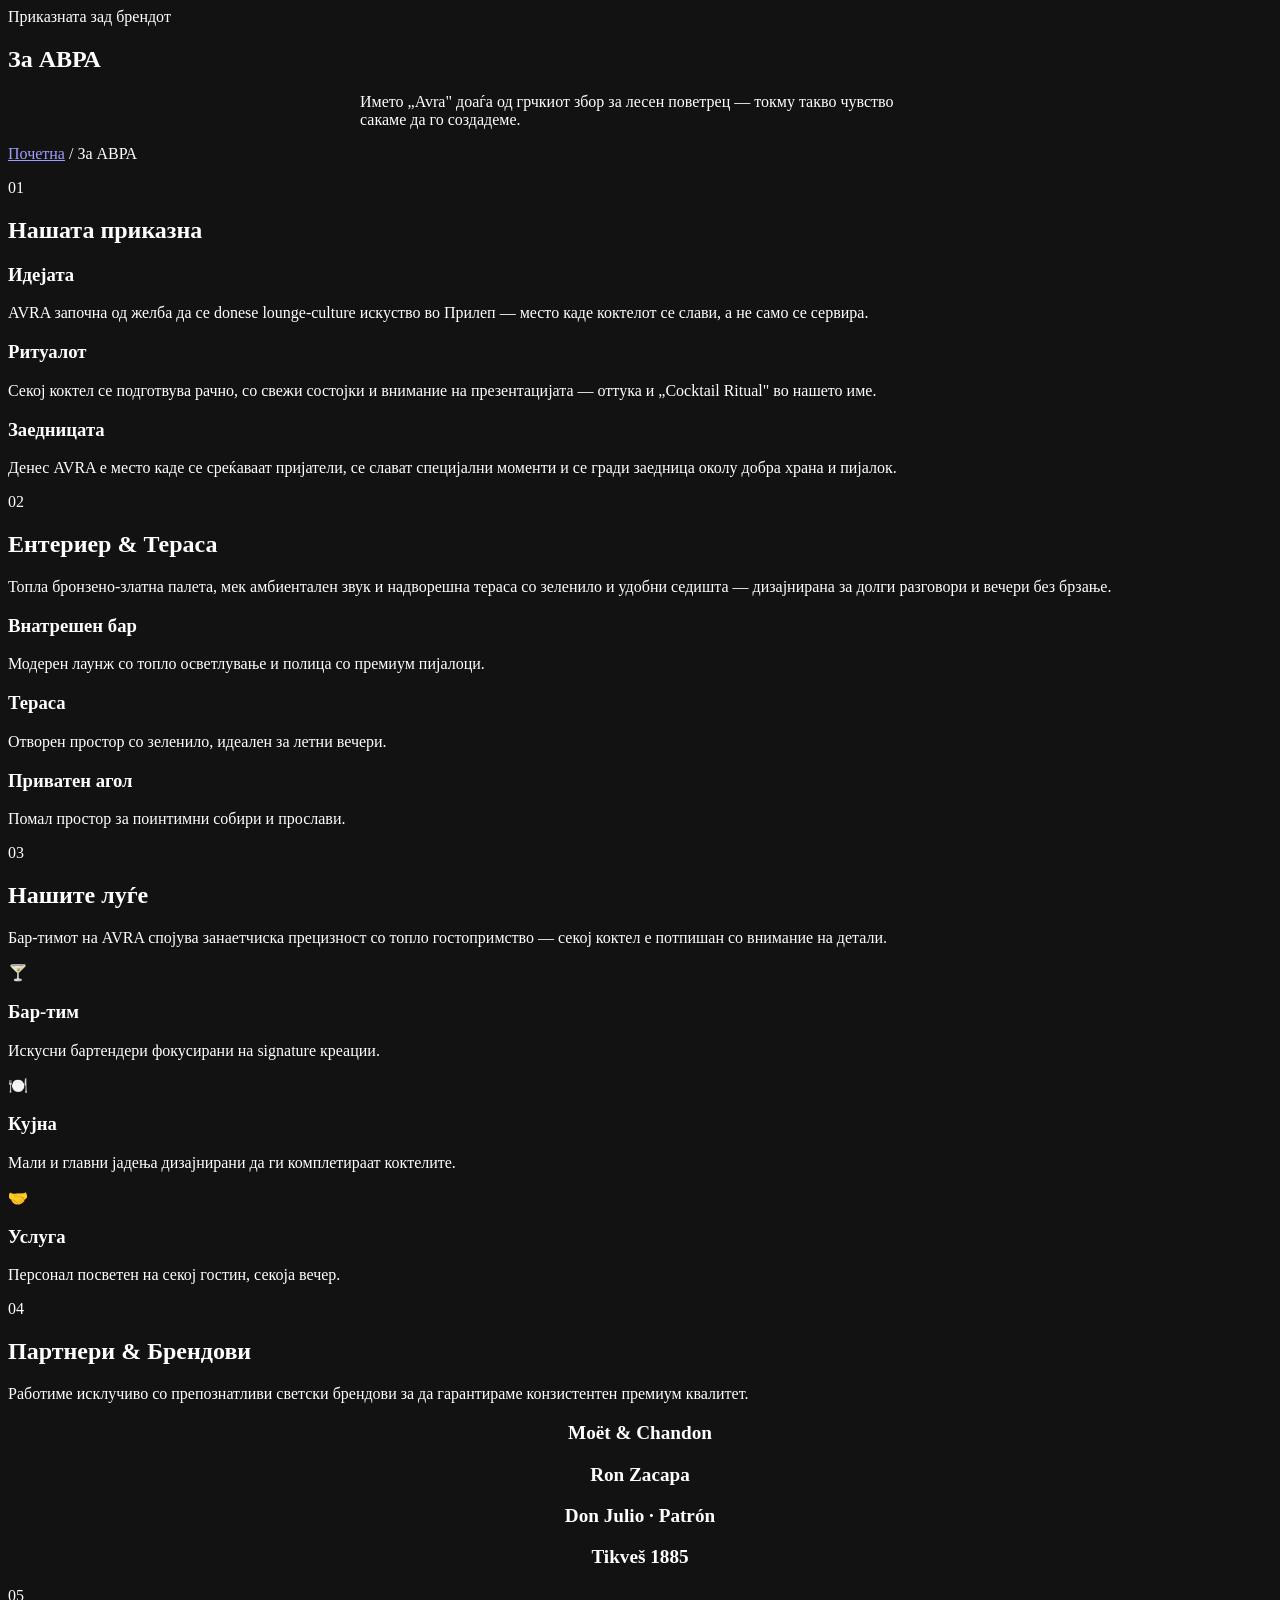
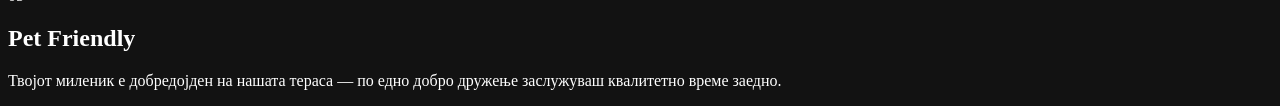
==== about.html @ 9bc7fd41 "Add files via upload" ====
<!DOCTYPE html>
<html lang="mk">
<head>
<meta charset="UTF-8">
<meta name="viewport" content="width=device-width, initial-scale=1.0">
<meta name="color-scheme" content="dark">
<title>За АВРА — AVRA Lounge &amp; Cocktail Ritual</title>
<link rel="stylesheet" href="css/style.css">
</head>
<body>

<div id="site-header"></div>

<section class="page-hero">
  <div class="container">
    <span class="eyebrow">Приказната зад брендот</span>
    <h1>За АВРА</h1>
    <p class="lead" style="max-width:560px;margin:0 auto;">Името „Avra" доаѓа од грчкиот збор за лесен поветрец — токму таквo чувство сакаме да го создадеме.</p>
    <p class="page-crumb"><a href="index.html">Почетна</a> / За АВРА</p>
  </div>
</section>

<section>
  <div class="container">
    <div class="menu-anchor-block" id="prikazna">
      <span class="tag">01</span>
      <h2>Нашата приказна</h2>
      <div class="timeline">
        <div class="t-item reveal"><h3>Идејата</h3><p>AVRA започна од желба да се donese lounge-culture искуство во Прилеп — место каде коктелот се слави, а не само се сервира.</p></div>
        <div class="t-item reveal"><h3>Ритуалот</h3><p>Секој коктел се подготвува рачно, со свежи состојки и внимание на презентацијата — оттука и „Cocktail Ritual" во нашето име.</p></div>
        <div class="t-item reveal"><h3>Заедницата</h3><p>Денес AVRA е место каде се среќаваат пријатели, се слават специјални моменти и се гради заедница околу добра храна и пијалок.</p></div>
      </div>
    </div>

    <div class="menu-anchor-block" id="enterier">
      <span class="tag">02</span>
      <h2>Ентериер &amp; Тераса</h2>
      <p class="lead">Топла бронзено-златна палета, мек амбиентален звук и надворешна тераса со зеленило и удобни седишта — дизајнирана за долги разговори и вечери без брзање.</p>
      <div class="grid grid-3">
        <div class="card reveal"><h3>Внатрешен бар</h3><p>Модерен лаунж со топло осветлување и полица со премиум пијалоци.</p></div>
        <div class="card reveal"><h3>Тераса</h3><p>Отворен простор со зеленило, идеален за летни вечери.</p></div>
        <div class="card reveal"><h3>Приватен агол</h3><p>Помал простор за поинтимни собири и прослави.</p></div>
      </div>
    </div>

    <div class="menu-anchor-block" id="lugje">
      <span class="tag">03</span>
      <h2>Нашите луѓе</h2>
      <p class="lead">Бар-тимот на AVRA спојува занаетчиска прецизност со топло гостопримство — секој коктел е потпишан со внимание на детали.</p>
      <div class="grid grid-3">
        <div class="card reveal"><div class="icon-tile">🍸</div><h3>Бар-тим</h3><p>Искусни бартендери фокусирани на signature креации.</p></div>
        <div class="card reveal"><div class="icon-tile">🍽️</div><h3>Кујна</h3><p>Мали и главни јадења дизајнирани да ги комплетираат коктелите.</p></div>
        <div class="card reveal"><div class="icon-tile">🤝</div><h3>Услуга</h3><p>Персонал посветен на секој гостин, секоја вечер.</p></div>
      </div>
    </div>

    <div class="menu-anchor-block" id="partneri">
      <span class="tag">04</span>
      <h2>Партнери &amp; Брендови</h2>
      <p class="lead">Работиме исклучиво со препознатливи светски брендови за да гарантираме конзистентен премиум квалитет.</p>
      <div class="grid grid-4" style="text-align:center;">
        <div class="card reveal"><h3 style="font-size:1.2rem;">Moët &amp; Chandon</h3></div>
        <div class="card reveal"><h3 style="font-size:1.2rem;">Ron Zacapa</h3></div>
        <div class="card reveal"><h3 style="font-size:1.2rem;">Don Julio · Patrón</h3></div>
        <div class="card reveal"><h3 style="font-size:1.2rem;">Tikveš 1885</h3></div>
      </div>
    </div>

    <div class="menu-anchor-block" id="pet-friendly">
      <span class="tag">05</span>
      <h2>Pet Friendly</h2>
      <p class="lead">Твојот миленик е добредојден на нашата тераса — по едно добро дружење заслужуваш квалитетно време заедно.</p>
    </div>
  </div>
</section>

<div id="site-footer"></div>
<script src="js/layout.js"></script>
</body>
</html>
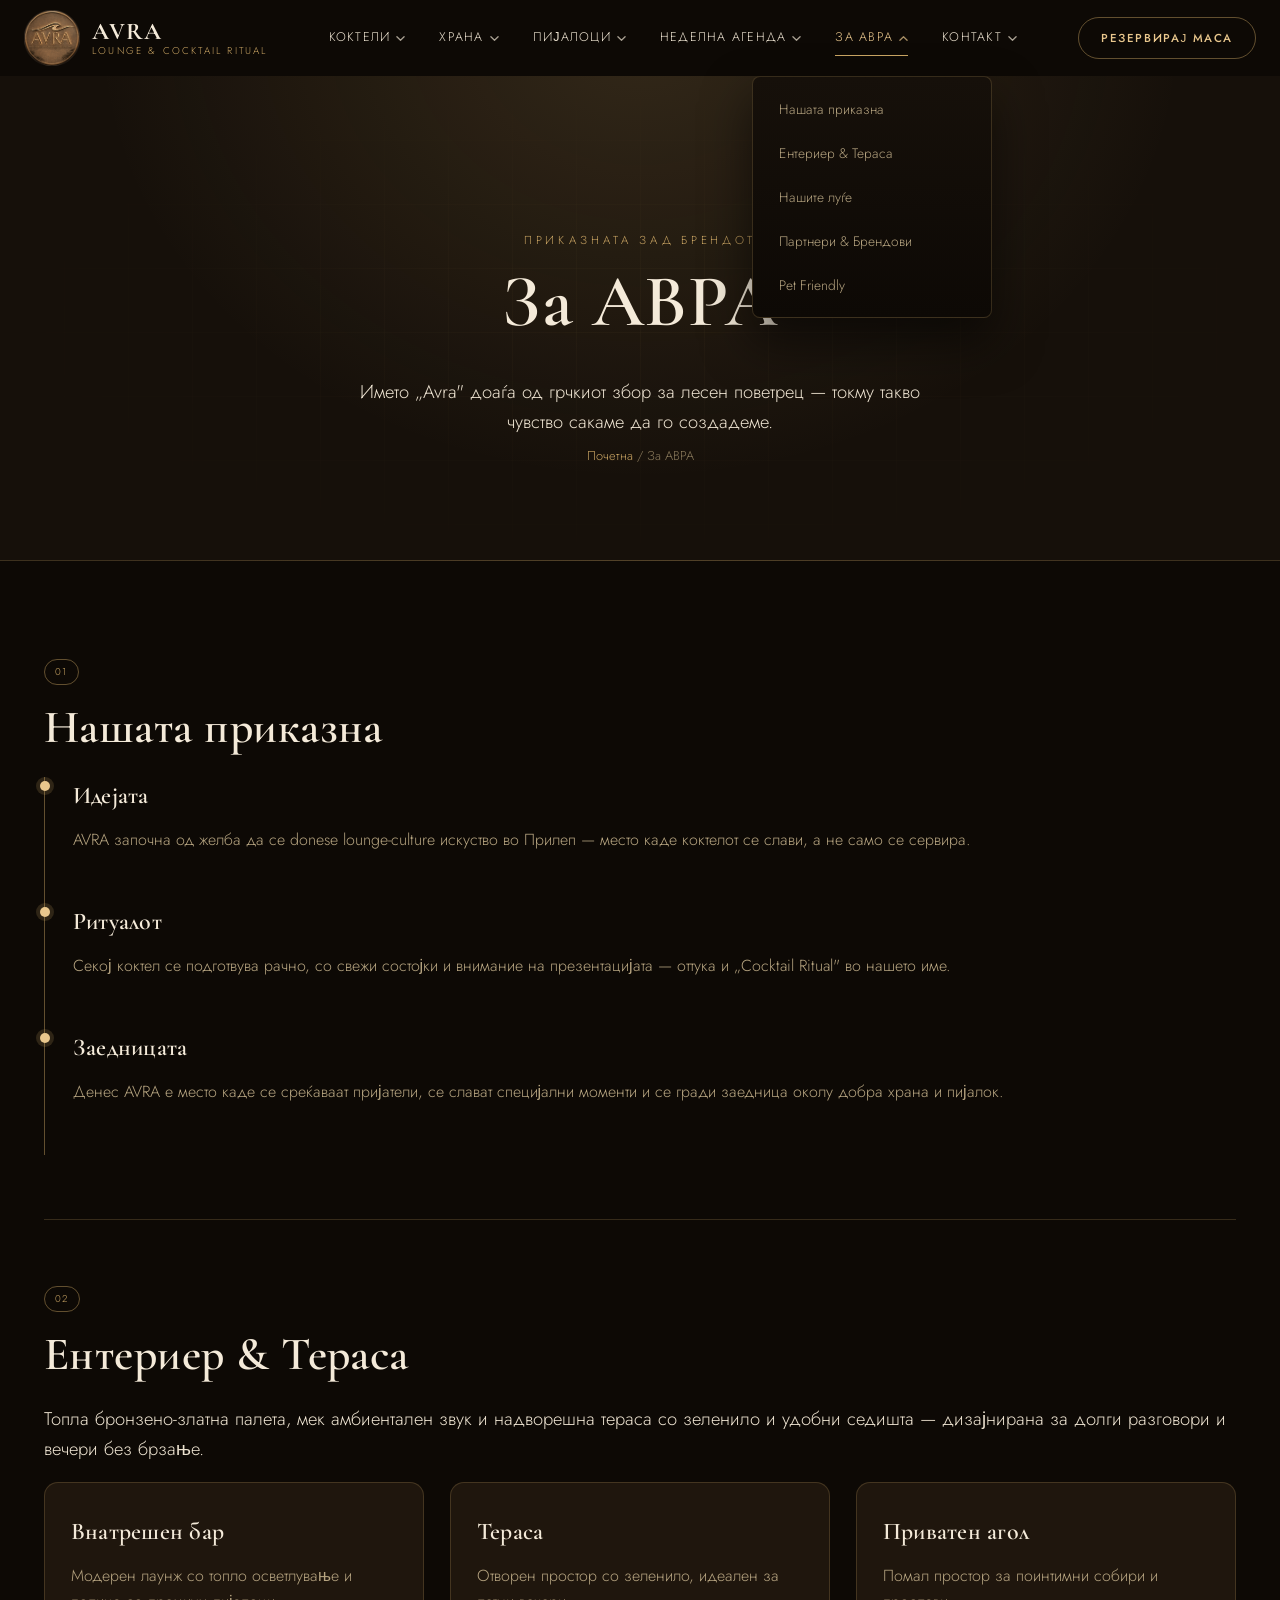
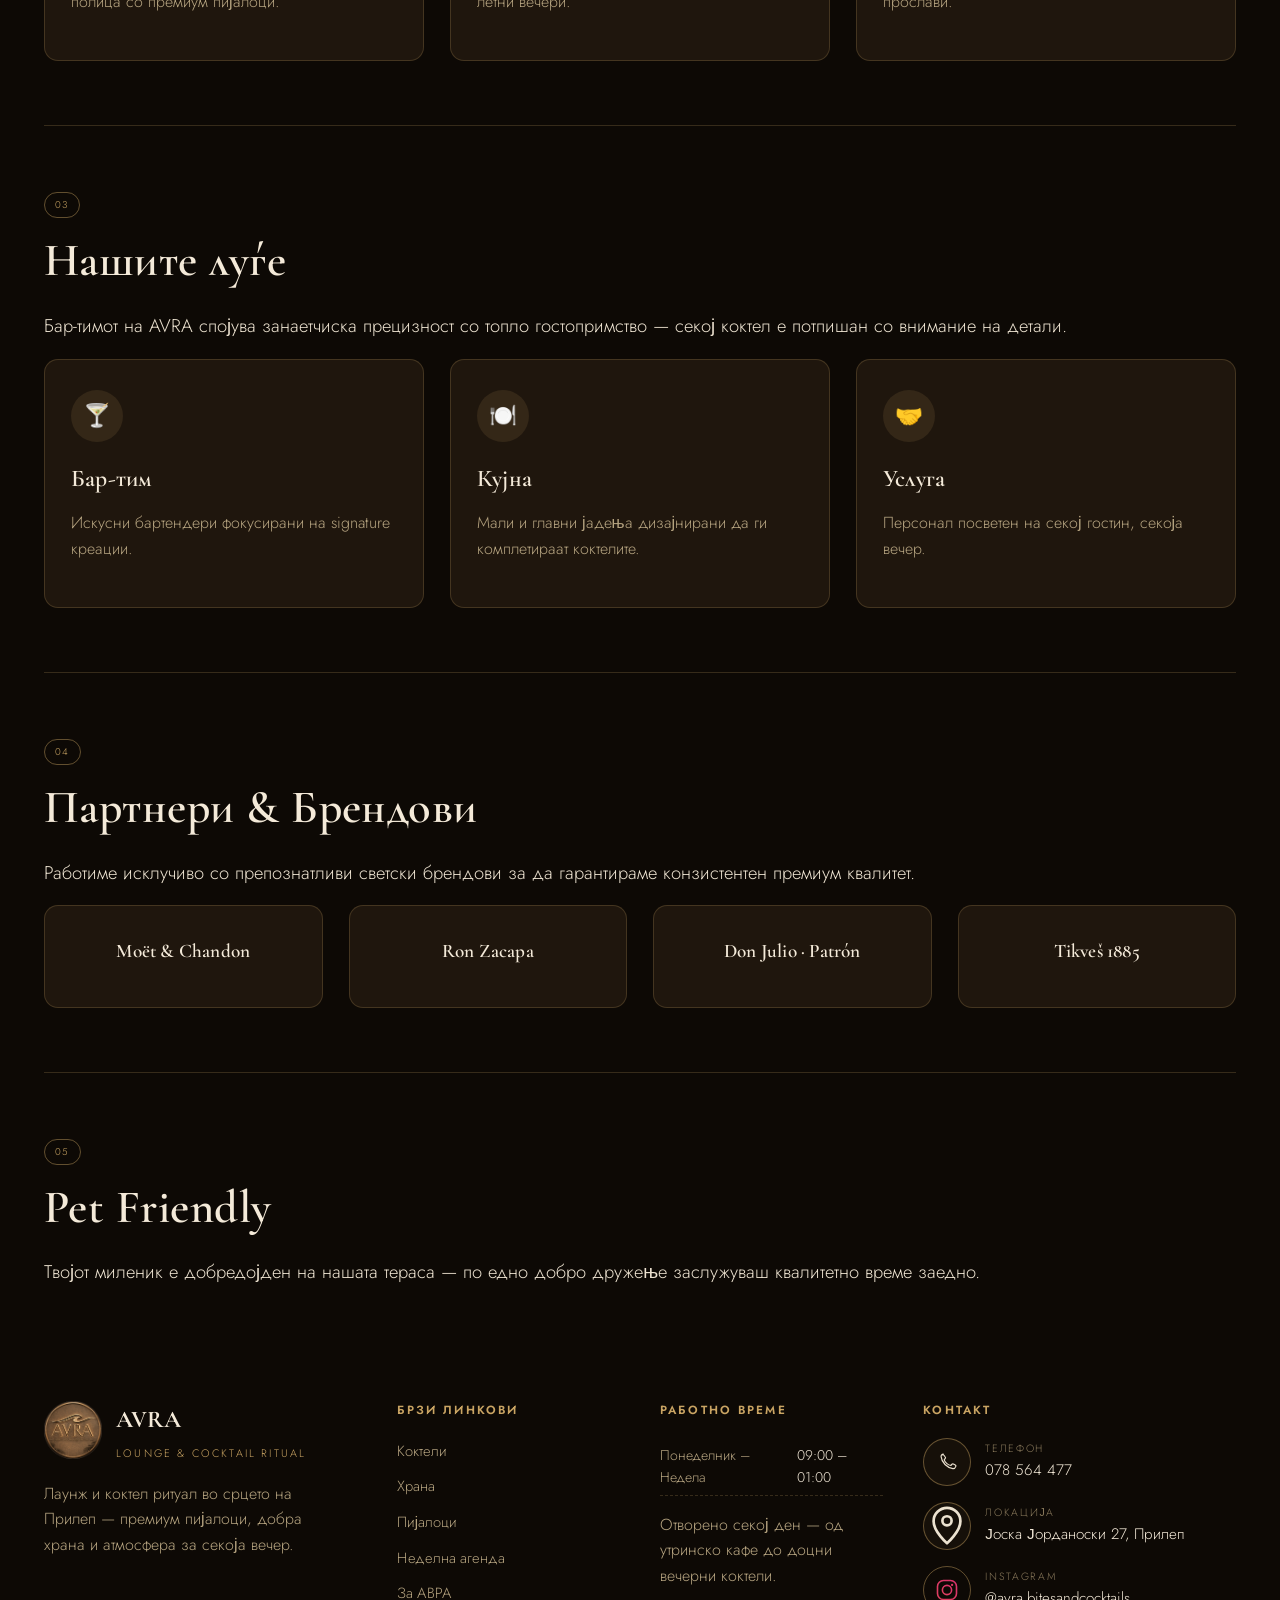
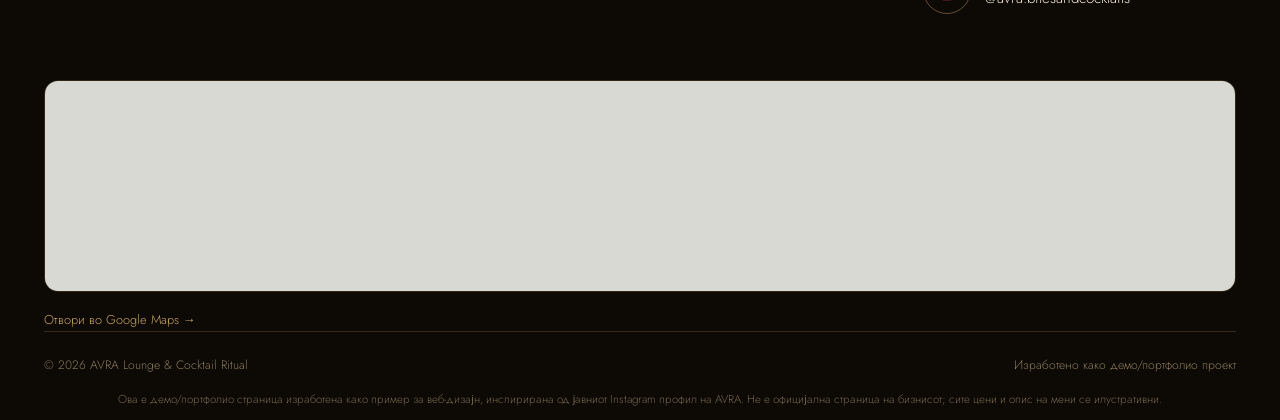
==== commit 735ffaf4: "Add files via upload" ====
--- a/about.html
+++ b/about.html
@@ -5,6 +5,9 @@
 <meta name="viewport" content="width=device-width, initial-scale=1.0">
 <meta name="color-scheme" content="dark">
 <title>За АВРА — AVRA Lounge &amp; Cocktail Ritual</title>
+<link rel="icon" type="image/png" sizes="32x32" href="media/favicon-32.png">
+<link rel="icon" type="image/png" sizes="192x192" href="media/favicon-192.png">
+<link rel="apple-touch-icon" href="media/favicon-192.png">
 <link rel="stylesheet" href="css/style.css">
 </head>
 <body>
--- a/css/style.css
+++ b/css/style.css
@@ -0,0 +1,483 @@
+/* ==========================================================================
+   AVRA Lounge & Cocktail Ritual — Демо/портфолио веб-страница
+   Дизајн систем: темно бронзено/кафена палета инспирирана од AVRA логото
+   ========================================================================== */
+
+@import url('https://fonts.googleapis.com/css2?family=Cormorant+Garamond:ital,wght@0,400;0,500;0,600;0,700;1,500&family=Jost:wght@300;400;500;600;700&display=swap');
+
+:root{
+  --bg: #0d0905;
+  --bg-elevated: #16100a;
+  --bg-card: #1f160d;
+  --bg-card-hover: #271c11;
+  --gold: #c9a463;
+  --gold-bright: #e9c78d;
+  --gold-soft: #d8b97e;
+  --gold-deep: #7d5f36;
+  --cream: #f4ead9;
+  --text: #ece2d0;
+  --text-muted: #b6a480;
+  --text-faint: #8a7a5c;
+  --border: rgba(201,164,99,.22);
+  --border-strong: rgba(201,164,99,.45);
+  --overlay-dark: rgba(9,6,3,.74);
+  --overlay-darker: rgba(6,4,2,.88);
+  --shadow-gold: 0 0 24px rgba(201,164,99,.25);
+  --radius: 14px;
+  --radius-sm: 8px;
+  --serif: 'Cormorant Garamond', Georgia, 'Times New Roman', serif;
+  --sans: 'Jost', 'Segoe UI', Arial, sans-serif;
+  color-scheme: dark;
+}
+
+*,*::before,*::after{ box-sizing:border-box; }
+html{ scroll-behavior:smooth; }
+body{
+  margin:0;
+  background:var(--bg);
+  color:var(--text);
+  font-family:var(--sans);
+  font-weight:300;
+  line-height:1.6;
+  -webkit-font-smoothing:antialiased;
+}
+img,video{ max-width:100%; display:block; }
+a{ color:inherit; text-decoration:none; }
+ul{ list-style:none; margin:0; padding:0; }
+button{ font-family:inherit; cursor:pointer; }
+
+.container{
+  width:100%;
+  max-width:1240px;
+  margin:0 auto;
+  padding:0 24px;
+}
+
+.eyebrow{
+  display:inline-block;
+  font-family:var(--sans);
+  font-size:.72rem;
+  letter-spacing:.32em;
+  text-transform:uppercase;
+  color:var(--gold);
+  margin-bottom:14px;
+}
+h1,h2,h3,h4{
+  font-family:var(--serif);
+  font-weight:600;
+  color:var(--cream);
+  margin:0 0 .5em;
+  letter-spacing:.01em;
+}
+h1{ font-size:clamp(2.6rem,6vw,4.6rem); line-height:1.05; }
+h2{ font-size:clamp(2rem,4vw,2.9rem); line-height:1.15; }
+h3{ font-size:1.5rem; }
+p{ margin:0 0 1em; color:var(--text-muted); }
+.lead{ font-size:1.15rem; color:var(--text); }
+
+.divider-mark{
+  display:flex; align-items:center; gap:14px;
+  color:var(--gold); margin-bottom:18px;
+}
+.divider-mark::before,.divider-mark::after{
+  content:""; height:1px; width:36px; background:var(--gold-deep);
+}
+.divider-mark span{ font-size:1.2rem; }
+
+.btn{
+  display:inline-flex; align-items:center; gap:10px;
+  padding:14px 30px;
+  border-radius:999px;
+  font-size:.82rem;
+  letter-spacing:.14em;
+  text-transform:uppercase;
+  font-weight:500;
+  border:1px solid var(--border-strong);
+  transition:all .3s ease;
+  white-space:nowrap;
+}
+.btn-gold{
+  background:linear-gradient(135deg,var(--gold-bright),var(--gold-deep));
+  color:#1a1108;
+  border-color:transparent;
+}
+.btn-gold:hover{ box-shadow:var(--shadow-gold); transform:translateY(-2px); }
+.btn-outline{
+  background:transparent;
+  color:var(--gold-bright);
+}
+.btn-outline:hover{
+  background:rgba(201,164,99,.12);
+  border-color:var(--gold);
+  transform:translateY(-2px);
+}
+
+/* ==========================================================================
+   HEADER / MEGA MENU
+   ========================================================================== */
+.site-header{
+  position:sticky; top:0; z-index:200;
+  background:rgba(13,9,5,.86);
+  backdrop-filter:blur(14px) saturate(140%);
+  border-bottom:1px solid var(--border);
+}
+.header-inner{
+  display:flex; align-items:center; justify-content:space-between;
+  padding:10px 24px;
+  max-width:1320px; margin:0 auto;
+  gap:24px;
+}
+.brand{
+  display:flex; align-items:center; gap:12px;
+  flex-shrink:0;
+}
+.brand img{ height:56px; width:auto; }
+.brand-text{ display:flex; flex-direction:column; line-height:1.1; }
+.brand-text strong{
+  font-family:var(--serif); font-size:1.5rem; color:var(--cream);
+  letter-spacing:.06em;
+}
+.brand-text span{
+  font-size:.62rem; letter-spacing:.22em; text-transform:uppercase; color:var(--gold);
+}
+
+.main-nav{ display:flex; }
+.main-nav > ul{ display:flex; align-items:center; gap:2px; }
+.main-nav > ul > li{ position:relative; }
+.nav-link{
+  display:flex; align-items:center; gap:6px;
+  padding:14px 16px;
+  font-size:.78rem;
+  letter-spacing:.1em;
+  text-transform:uppercase;
+  color:var(--text);
+  transition:color .25s ease;
+}
+.nav-link svg{ width:9px; height:9px; opacity:.7; transition:transform .25s ease; }
+.main-nav > ul > li:hover .nav-link,
+.main-nav > ul > li.open .nav-link{ color:var(--gold-bright); }
+.main-nav > ul > li:hover .nav-link svg,
+.main-nav > ul > li.open .nav-link svg{ transform:rotate(180deg); }
+.main-nav > ul > li::after{
+  content:""; position:absolute; left:16px; right:16px; bottom:6px; height:1px;
+  background:var(--gold); transform:scaleX(0); transform-origin:left;
+  transition:transform .3s ease;
+}
+.main-nav > ul > li:hover::after,
+.main-nav > ul > li.open::after{ transform:scaleX(1); }
+
+.mega-panel{
+  position:absolute; top:calc(100% + 14px); left:50%;
+  transform:translate(-50%,8px);
+  min-width:240px;
+  background:linear-gradient(180deg,var(--bg-elevated),var(--bg));
+  border:1px solid var(--border);
+  border-radius:var(--radius-sm);
+  padding:10px;
+  box-shadow:0 24px 48px rgba(0,0,0,.55);
+  opacity:0; visibility:hidden;
+  transition:opacity .22s ease, transform .22s ease, visibility .22s;
+  z-index:50;
+}
+.main-nav > ul > li:hover .mega-panel,
+.main-nav > ul > li.open .mega-panel{
+  opacity:1; visibility:visible; transform:translate(-50%,0);
+}
+.mega-panel a{
+  display:block; padding:11px 16px; border-radius:7px;
+  font-size:.86rem; color:var(--text-muted);
+  transition:background .2s ease,color .2s ease,padding-left .2s ease;
+}
+.mega-panel a:hover{ background:rgba(201,164,99,.1); color:var(--gold-bright); padding-left:20px; }
+
+.header-actions{ display:flex; align-items:center; gap:14px; }
+.header-actions .btn{ padding:11px 22px; font-size:.72rem; }
+.burger{
+  display:none; flex-direction:column; gap:5px;
+  background:none; border:0; padding:8px;
+}
+.burger span{ width:24px; height:2px; background:var(--gold-bright); display:block; transition:.3s; }
+
+/* Mobile nav */
+@media (max-width: 980px){
+  .main-nav{
+    position:fixed; inset:0 0 0 auto; top:0; height:100vh; width:min(340px,86vw);
+    background:var(--bg-elevated);
+    border-left:1px solid var(--border);
+    transform:translateX(100%);
+    transition:transform .35s ease;
+    padding:90px 8px 30px;
+    overflow-y:auto;
+    z-index:150;
+  }
+  .main-nav.open{ transform:translateX(0); }
+  .main-nav > ul{ flex-direction:column; align-items:stretch; gap:0; padding:0 14px; }
+  .main-nav > ul > li{ border-bottom:1px solid var(--border); }
+  .nav-link{ padding:16px 4px; justify-content:space-between; }
+  .mega-panel{
+    position:static; transform:none; opacity:1; visibility:visible;
+    display:none; box-shadow:none; border:none; background:transparent;
+    padding:0 0 10px 12px; min-width:0;
+  }
+  .main-nav > ul > li.open .mega-panel{ display:block; }
+  .main-nav > ul > li::after{ display:none; }
+  .burger{ display:flex; }
+  .header-actions .btn-outline{ display:none; }
+  .nav-scrim{
+    display:none; position:fixed; inset:0; background:var(--overlay-darker);
+    z-index:140;
+  }
+  .nav-scrim.open{ display:block; }
+}
+
+/* ==========================================================================
+   HERO — split dual video (homepage)
+   ========================================================================== */
+.hero{
+  position:relative;
+  min-height:92vh;
+  display:flex;
+  overflow:hidden;
+  border-bottom:1px solid var(--border);
+}
+.hero-video-col{
+  position:relative;
+  flex:1 1 50%;
+  min-height:92vh;
+  overflow:hidden;
+}
+.hero-video-col video{
+  position:absolute; inset:0;
+  width:100%; height:100%;
+  object-fit:cover;
+  filter:saturate(1.05) contrast(1.02);
+}
+.hero-video-col::before{
+  content:""; position:absolute; inset:0;
+  background:var(--overlay-dark);
+  z-index:1;
+}
+.hero-video-col.col-right::before{
+  background:linear-gradient(200deg,rgba(9,6,3,.55),rgba(9,6,3,.82));
+}
+.hero-seam{
+  position:absolute; top:0; bottom:0; left:50%; width:1px;
+  background:linear-gradient(180deg,transparent,var(--gold),transparent);
+  z-index:2; opacity:.6;
+}
+.hero-content{
+  position:absolute; inset:0; z-index:5;
+  display:flex; flex-direction:column; align-items:center; justify-content:center;
+  text-align:center; padding:40px 20px;
+}
+.hero-content .brand-mark{ height:96px; width:auto; margin-bottom:22px; filter:drop-shadow(0 10px 30px rgba(0,0,0,.6)); }
+.hero-content .eyebrow{ color:var(--gold-bright); }
+.hero-content h1{
+  text-shadow:0 6px 30px rgba(0,0,0,.6);
+}
+.hero-content .lead{
+  max-width:560px; color:var(--cream); opacity:.92;
+}
+.hero-cta{ display:flex; gap:16px; flex-wrap:wrap; justify-content:center; margin-top:18px; }
+.hero-scroll{
+  position:absolute; bottom:26px; left:50%; transform:translateX(-50%);
+  z-index:6; display:flex; flex-direction:column; align-items:center; gap:8px;
+  color:var(--text-muted); font-size:.68rem; letter-spacing:.24em; text-transform:uppercase;
+}
+.hero-scroll .line{ width:1px; height:34px; background:var(--gold); animation:scrollpulse 1.8s ease-in-out infinite; }
+@keyframes scrollpulse{ 0%,100%{ opacity:.25; } 50%{ opacity:1; } }
+
+@media (max-width: 780px){
+  .hero{ flex-direction:column; min-height:auto; }
+  .hero-video-col{ min-height:52vh; }
+  .hero-seam{ display:none; }
+  .hero-content{ position:relative; inset:auto; min-height:52vh; padding:60px 20px; }
+}
+
+/* Page hero (inner pages, single static banner) */
+.page-hero{
+  position:relative; padding:150px 0 80px; text-align:center;
+  background:
+    radial-gradient(ellipse at 50% -10%, rgba(201,164,99,.16), transparent 60%),
+    var(--bg-elevated);
+  border-bottom:1px solid var(--border);
+  overflow:hidden;
+}
+.page-hero::before{
+  content:""; position:absolute; inset:0;
+  background-image:
+    linear-gradient(var(--border) 1px, transparent 1px),
+    linear-gradient(90deg, var(--border) 1px, transparent 1px);
+  background-size:64px 64px;
+  opacity:.18;
+  mask-image:radial-gradient(ellipse at center, black, transparent 75%);
+}
+.page-hero > *{ position:relative; z-index:1; }
+.page-hero .eyebrow{ }
+.page-crumb{ color:var(--text-faint); font-size:.8rem; margin-top:10px; }
+.page-crumb a{ color:var(--gold); }
+
+/* ==========================================================================
+   SECTIONS / CARDS (shared across inner pages)
+   ========================================================================== */
+section{ padding:96px 0; }
+.section-alt{ background:var(--bg-elevated); }
+.section-head{ text-align:center; max-width:680px; margin:0 auto 56px; }
+.section-head.left{ text-align:left; margin:0 0 48px; }
+
+.grid{ display:grid; gap:26px; }
+.grid-2{ grid-template-columns:repeat(2,1fr); }
+.grid-3{ grid-template-columns:repeat(3,1fr); }
+.grid-4{ grid-template-columns:repeat(4,1fr); }
+@media (max-width:900px){ .grid-3,.grid-4{ grid-template-columns:repeat(2,1fr); } }
+@media (max-width:600px){ .grid-2,.grid-3,.grid-4{ grid-template-columns:1fr; } }
+
+.card{
+  background:var(--bg-card);
+  border:1px solid var(--border);
+  border-radius:var(--radius);
+  padding:30px 26px;
+  transition:transform .3s ease, border-color .3s ease, background .3s ease;
+}
+.card:hover{ transform:translateY(-6px); border-color:var(--border-strong); background:var(--bg-card-hover); }
+.card .icon-tile{
+  width:52px; height:52px; border-radius:50%;
+  display:flex; align-items:center; justify-content:center;
+  background:rgba(201,164,99,.12); color:var(--gold-bright);
+  margin-bottom:18px; font-size:1.4rem;
+}
+
+/* Menu item rows (cocktails/food/drinks pages) */
+.menu-anchor-block{ scroll-margin-top:110px; }
+.menu-anchor-block + .menu-anchor-block{
+  margin-top:64px; padding-top:64px; border-top:1px solid var(--border);
+}
+.menu-item{
+  display:flex; justify-content:space-between; align-items:baseline; gap:20px;
+  padding:18px 0; border-bottom:1px dashed var(--border);
+}
+.menu-item:last-child{ border-bottom:none; }
+.menu-item .mi-name{ color:var(--cream); font-family:var(--serif); font-size:1.2rem; }
+.menu-item .mi-desc{ color:var(--text-faint); font-size:.85rem; margin-top:4px; }
+.menu-item .mi-price{
+  color:var(--gold-bright); font-family:var(--serif); font-size:1.15rem; white-space:nowrap;
+}
+.tag{
+  display:inline-block; font-size:.62rem; letter-spacing:.14em; text-transform:uppercase;
+  color:var(--gold); border:1px solid var(--border-strong); border-radius:999px;
+  padding:4px 10px; margin-bottom:16px;
+}
+
+/* Agenda day cards */
+.agenda-row{
+  display:grid; grid-template-columns:140px 1fr auto; gap:22px; align-items:center;
+  padding:24px; border:1px solid var(--border); border-radius:var(--radius);
+  background:var(--bg-card); margin-bottom:16px; scroll-margin-top:110px;
+}
+.agenda-row .day{ font-family:var(--serif); font-size:1.6rem; color:var(--gold-bright); }
+.agenda-row .price{ font-family:var(--serif); color:var(--cream); font-size:1.3rem; }
+@media(max-width:640px){ .agenda-row{ grid-template-columns:1fr; text-align:left; } }
+
+/* Timeline (about page) */
+.timeline{ border-left:1px solid var(--border-strong); padding-left:28px; }
+.timeline .t-item{ position:relative; padding-bottom:34px; }
+.timeline .t-item::before{
+  content:""; position:absolute; left:-33px; top:4px; width:10px; height:10px; border-radius:50%;
+  background:var(--gold-bright); box-shadow:0 0 0 4px rgba(201,164,99,.18);
+}
+
+/* ==========================================================================
+   FOOTER
+   ========================================================================== */
+.site-footer{
+  background:linear-gradient(180deg,var(--bg-elevated),var(--bg));
+  border-top:1px solid var(--border);
+  padding:80px 0 26px;
+}
+.footer-grid{
+  display:grid;
+  grid-template-columns:1.4fr 1fr 1fr 1.4fr;
+  gap:40px;
+  padding-bottom:50px;
+}
+@media(max-width:920px){ .footer-grid{ grid-template-columns:1fr 1fr; } }
+@media(max-width:560px){ .footer-grid{ grid-template-columns:1fr; } }
+
+.footer-brand{ display:flex; align-items:flex-start; gap:14px; margin-bottom:16px; }
+.footer-brand img{ height:58px; }
+.footer-brand strong{ font-family:var(--serif); font-size:1.5rem; color:var(--cream); display:block; }
+.footer-brand span{ font-size:.68rem; letter-spacing:.2em; text-transform:uppercase; color:var(--gold); }
+
+.footer-col h4{
+  font-family:var(--sans); font-weight:600; font-size:.74rem; letter-spacing:.18em;
+  text-transform:uppercase; color:var(--gold); margin-bottom:18px;
+}
+.footer-col ul li{ margin-bottom:10px; }
+.footer-col ul li a{ color:var(--text-muted); font-size:.92rem; transition:color .2s; }
+.footer-col ul li a:hover{ color:var(--gold-bright); }
+.footer-hours-row{ display:flex; justify-content:space-between; font-size:.88rem; color:var(--text-muted); padding:6px 0; border-bottom:1px dashed var(--border); }
+.footer-hours-row span:last-child{ color:var(--cream); }
+
+/* Contact icon rings — phone + instagram */
+.icon-row{ display:flex; align-items:center; gap:14px; margin-bottom:16px; }
+.icon-ring{
+  --ring-size:48px;
+  width:var(--ring-size); height:var(--ring-size); border-radius:50%;
+  border:1.5px solid var(--border-strong);
+  display:flex; align-items:center; justify-content:center;
+  flex-shrink:0; position:relative; overflow:visible;
+  transition:border-color .3s ease, background .3s ease, transform .3s ease;
+  background:rgba(201,164,99,.05);
+}
+.icon-ring:hover{ transform:translateY(-3px); border-color:var(--gold-bright); background:rgba(201,164,99,.14); box-shadow:var(--shadow-gold); }
+.icon-label{ display:flex; flex-direction:column; }
+.icon-label .l-title{ font-size:.66rem; letter-spacing:.16em; text-transform:uppercase; color:var(--text-faint); }
+.icon-label .l-value{ font-size:.95rem; color:var(--cream); }
+a.contact-link{ display:flex; align-items:center; gap:14px; }
+a.contact-link:hover .l-value{ color:var(--gold-bright); }
+
+/* Phone handset hover animation */
+.icon-ring svg.phone-icon{ width:20px; height:20px; overflow:visible; }
+.icon-ring svg.phone-icon .receiver{
+  transform-origin:78% 22%;
+  transition:transform .35s cubic-bezier(.34,1.56,.64,1);
+}
+.icon-ring:hover svg.phone-icon .receiver{ transform:rotate(-26deg) translate(-1px,-2px); }
+
+/* Instagram gradient shimmer — на hover боите „прелеваат" (hue-rotate циклус) */
+.icon-ring.instagram{ background:transparent; }
+.icon-ring.instagram svg{ width:24px; height:24px; transition:filter .3s ease, transform .3s ease; }
+.icon-ring.instagram:hover{ background:transparent; box-shadow:none; border-color:var(--border-strong); transform:translateY(-3px) scale(1.04); }
+.icon-ring.instagram:hover svg{
+  filter:drop-shadow(0 0 10px rgba(214,41,118,.55));
+  animation: igShimmer 1.8s linear infinite;
+}
+@keyframes igShimmer{
+  0%{ filter:hue-rotate(0deg) drop-shadow(0 0 10px rgba(214,41,118,.55)); }
+  50%{ filter:hue-rotate(180deg) drop-shadow(0 0 12px rgba(150,47,191,.55)); }
+  100%{ filter:hue-rotate(360deg) drop-shadow(0 0 10px rgba(214,41,118,.55)); }
+}
+.ig-gradient-anim stop{ transition:stop-color .3s ease; }
+
+.footer-map{
+  border-radius:var(--radius); overflow:hidden; border:1px solid var(--border);
+  filter:grayscale(.35) sepia(.25) saturate(1.4) brightness(.85);
+  margin-bottom:14px;
+}
+.footer-map iframe{ width:100%; height:210px; border:0; display:block; }
+.footer-map-link{ font-size:.8rem; color:var(--gold); display:inline-flex; gap:6px; align-items:center; }
+
+.footer-bottom{
+  display:flex; justify-content:space-between; align-items:center; flex-wrap:wrap; gap:10px;
+  padding-top:24px; border-top:1px solid var(--border);
+  font-size:.76rem; color:var(--text-faint);
+}
+.footer-disclaimer{
+  text-align:center; font-size:.72rem; color:var(--text-faint);
+  padding:14px 20px 0; opacity:.8;
+}
+
+/* Utility */
+.mt-0{ margin-top:0; } .center{ text-align:center; }
+.reveal{ opacity:0; transform:translateY(24px); transition:opacity .7s ease, transform .7s ease; }
+.reveal.in{ opacity:1; transform:none; }
